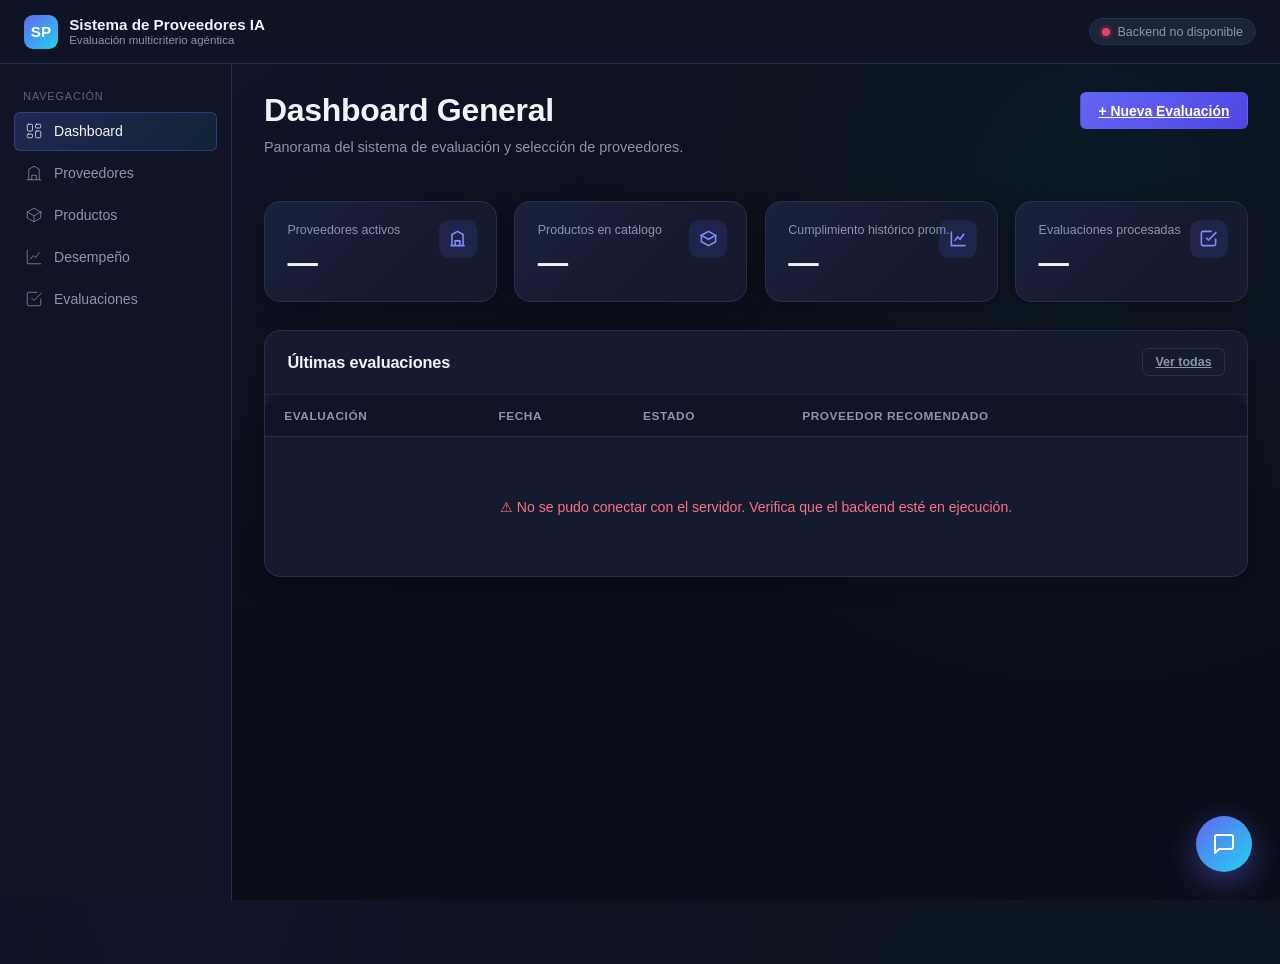
==== frontend/pages/dashboard.html @ d50bf962 "MVP inicial: backend FastAPI + agentes, frontend, preparacion IA (F1-F13" ====
<!DOCTYPE html>
<html lang="es">

<head>
    <meta charset="UTF-8">
    <meta name="viewport" content="width=device-width, initial-scale=1.0">
    <title>Dashboard - Evaluación de Proveedores</title>
    <link rel="stylesheet" href="../css/styles.css">
    <link rel="stylesheet" href="../css/dashboard.css">
</head>

<body>
    <div id="navbar-container"></div>
    <div class="app-container">
        <div id="sidebar-container"></div>
        <main class="main-content">
            <div class="page-header">
                <div>
                    <h1>Dashboard General</h1>
                    <p class="subtitle">Panorama del sistema de evaluación y selección de proveedores.</p>
                </div>
                <div class="dashboard-actions">
                    <a href="evaluaciones.html" class="btn btn-primary">+ Nueva Evaluación</a>
                </div>
            </div>

            <div class="kpi-grid" id="kpi-grid">
                <div class="kpi-card">
                    <div class="kpi-icon">
                        <svg viewBox="0 0 24 24" fill="none" stroke="currentColor" stroke-width="2"><path d="M3 21h18"></path><path d="M5 21V7l7-4 7 4v14"></path><path d="M9 21v-6h6v6"></path></svg>
                    </div>
                    <div class="kpi-label">Proveedores activos</div>
                    <div class="kpi-value" id="kpi-proveedores">—</div>
                </div>
                <div class="kpi-card">
                    <div class="kpi-icon">
                        <svg viewBox="0 0 24 24" fill="none" stroke="currentColor" stroke-width="2"><path d="M21 8l-9-5-9 5 9 5 9-5z"></path><path d="M3 8v8l9 5 9-5V8"></path></svg>
                    </div>
                    <div class="kpi-label">Productos en catálogo</div>
                    <div class="kpi-value" id="kpi-productos">—</div>
                </div>
                <div class="kpi-card">
                    <div class="kpi-icon">
                        <svg viewBox="0 0 24 24" fill="none" stroke="currentColor" stroke-width="2"><path d="M3 3v18h18"></path><path d="M7 15l4-5 3 3 5-7"></path></svg>
                    </div>
                    <div class="kpi-label">Cumplimiento histórico prom.</div>
                    <div class="kpi-value" id="kpi-cumplimiento">—</div>
                </div>
                <div class="kpi-card">
                    <div class="kpi-icon">
                        <svg viewBox="0 0 24 24" fill="none" stroke="currentColor" stroke-width="2"><path d="M9 11l3 3L22 4"></path><path d="M21 12v7a2 2 0 0 1-2 2H5a2 2 0 0 1-2-2V5a2 2 0 0 1 2-2h11"></path></svg>
                    </div>
                    <div class="kpi-label">Evaluaciones procesadas</div>
                    <div class="kpi-value" id="kpi-evaluaciones">—</div>
                </div>
            </div>

            <div class="card">
                <div class="card-header">
                    <h2>Últimas evaluaciones</h2>
                    <a href="evaluaciones.html" class="btn btn-ghost btn-sm">Ver todas</a>
                </div>
                <div class="table-wrapper">
                    <table class="data-table">
                        <thead>
                            <tr>
                                <th>Evaluación</th>
                                <th>Fecha</th>
                                <th>Estado</th>
                                <th>Proveedor recomendado</th>
                                <th></th>
                            </tr>
                        </thead>
                        <tbody id="recent-evaluations-body">
                            <tr><td colspan="5"><div class="loading-state"><div class="spinner"></div><span>Cargando datos...</span></div></td></tr>
                        </tbody>
                    </table>
                </div>
            </div>
        </main>
    </div>

    <div id="modal-root"></div>
    <div id="chat-container"></div>

    <script src="../js/api.js"></script>
    <script src="../js/components/navbar.js"></script>
    <script src="../js/components/sidebar.js"></script>
    <script src="../js/components/modal.js"></script>
    <script src="../js/components/chat.js"></script>
    <script src="../js/dashboard.js"></script>
</body>

</html>
---- frontend/css/styles.css ----
/* ============================================================
   Sistema de Diseño Base — Sistema Inteligente de Proveedores
   Estética: premium oscura, HTML5/CSS3 vanilla, sin frameworks.
   ============================================================ */

:root {
    /* Paleta principal */
    --primary: #6366f1;
    --primary-dark: #4f46e5;
    --primary-light: #818cf8;
    --accent: #22d3ee;
    --success: #22c55e;
    --success-bg: rgba(34, 197, 94, 0.14);
    --warning: #f59e0b;
    --warning-bg: rgba(245, 158, 11, 0.14);
    --danger: #f43f5e;
    --danger-bg: rgba(244, 63, 94, 0.14);
    --info: #38bdf8;
    --info-bg: rgba(56, 189, 248, 0.14);

    /* Fondos */
    --bg-dark: #0a0e1a;
    --bg-panel: #0f1526;
    --bg-card: #141b2e;
    --bg-elevated: #1b2438;
    --bg-hover: #202a42;
    --border-color: #263049;
    --border-soft: #1d2740;

    /* Texto */
    --text-light: #f1f5f9;
    --text-muted: #8b96ab;
    --text-faint: #5b6685;

    /* Otros */
    --radius-sm: 6px;
    --radius-md: 10px;
    --radius-lg: 16px;
    --shadow-card: 0 4px 24px rgba(0, 0, 0, 0.35);
    --shadow-modal: 0 20px 60px rgba(0, 0, 0, 0.55);
    --sidebar-width: 232px;
    --navbar-height: 64px;
    --transition: 0.18s ease;
}

* {
    box-sizing: border-box;
}

html, body {
    height: 100%;
}

body {
    margin: 0;
    font-family: 'Segoe UI', Tahoma, Geneva, Verdana, sans-serif;
    background:
        radial-gradient(circle at 15% 0%, rgba(99, 102, 241, 0.08), transparent 45%),
        radial-gradient(circle at 85% 20%, rgba(34, 211, 238, 0.06), transparent 40%),
        var(--bg-dark);
    color: var(--text-light);
    -webkit-font-smoothing: antialiased;
}

a {
    color: inherit;
}

h1, h2, h3, h4 {
    margin: 0 0 0.5rem 0;
    font-weight: 600;
    letter-spacing: -0.01em;
}

p {
    color: var(--text-muted);
    line-height: 1.5;
}

/* ============================== Layout ============================== */

.app-container {
    display: flex;
    min-height: calc(100vh - var(--navbar-height));
    margin-top: var(--navbar-height);
}

.main-content {
    flex: 1;
    padding: 1.75rem 2rem 4rem;
    margin-left: var(--sidebar-width);
    min-width: 0;
}

.page-header {
    display: flex;
    align-items: flex-start;
    justify-content: space-between;
    gap: 1rem;
    flex-wrap: wrap;
    margin-bottom: 1.75rem;
}

.page-header .subtitle {
    margin-top: 0.15rem;
    font-size: 0.9rem;
}

@media (max-width: 900px) {
    :root {
        --sidebar-width: 0px;
    }
    .sidebar {
        transform: translateX(-100%);
    }
    .sidebar.open {
        transform: translateX(0);
    }
    .main-content {
        margin-left: 0;
        padding: 1.25rem 1rem 4rem;
    }
}

/* ============================== Navbar ============================== */

.navbar {
    position: fixed;
    top: 0;
    left: 0;
    right: 0;
    height: var(--navbar-height);
    display: flex;
    align-items: center;
    justify-content: space-between;
    padding: 0 1.5rem;
    background: rgba(15, 21, 38, 0.92);
    backdrop-filter: blur(10px);
    border-bottom: 1px solid var(--border-color);
    z-index: 200;
}

.navbar-brand {
    display: flex;
    align-items: center;
    gap: 0.7rem;
    text-decoration: none;
    color: var(--text-light);
}

.navbar-logo {
    width: 34px;
    height: 34px;
    border-radius: 9px;
    display: flex;
    align-items: center;
    justify-content: center;
    background: linear-gradient(135deg, var(--primary), var(--accent));
    font-weight: 700;
    font-size: 0.95rem;
    color: #fff;
    flex-shrink: 0;
}

.navbar-title {
    display: flex;
    flex-direction: column;
    line-height: 1.15;
}

.navbar-title strong {
    font-size: 0.95rem;
    font-weight: 600;
}

.navbar-title span {
    font-size: 0.72rem;
    color: var(--text-muted);
}

.navbar-right {
    display: flex;
    align-items: center;
    gap: 0.9rem;
}

.navbar-toggle {
    display: none;
    background: transparent;
    border: 1px solid var(--border-color);
    color: var(--text-light);
    border-radius: var(--radius-sm);
    width: 36px;
    height: 36px;
    align-items: center;
    justify-content: center;
    cursor: pointer;
}

@media (max-width: 900px) {
    .navbar-toggle {
        display: flex;
    }
}

.status-pill {
    display: flex;
    align-items: center;
    gap: 0.45rem;
    padding: 0.35rem 0.75rem;
    border-radius: 999px;
    background: var(--bg-elevated);
    border: 1px solid var(--border-color);
    font-size: 0.78rem;
    color: var(--text-muted);
}

.status-dot {
    width: 8px;
    height: 8px;
    border-radius: 50%;
    background: var(--text-faint);
    box-shadow: 0 0 0 3px transparent;
    transition: background var(--transition);
}

.status-pill.online .status-dot {
    background: var(--success);
    box-shadow: 0 0 0 3px var(--success-bg);
}

.status-pill.offline .status-dot {
    background: var(--danger);
    box-shadow: 0 0 0 3px var(--danger-bg);
}

.status-pill.checking .status-dot {
    background: var(--warning);
    box-shadow: 0 0 0 3px var(--warning-bg);
}

/* ============================== Sidebar ============================== */

.sidebar {
    position: fixed;
    top: var(--navbar-height);
    left: 0;
    bottom: 0;
    width: var(--sidebar-width);
    background: var(--bg-panel);
    border-right: 1px solid var(--border-color);
    padding: 1.25rem 0.85rem;
    overflow-y: auto;
    z-index: 150;
    transition: transform var(--transition);
}

.sidebar-section-label {
    font-size: 0.68rem;
    text-transform: uppercase;
    letter-spacing: 0.08em;
    color: var(--text-faint);
    padding: 0 0.6rem;
    margin: 0.4rem 0 0.6rem;
}

.sidebar-link {
    display: flex;
    align-items: center;
    gap: 0.7rem;
    padding: 0.65rem 0.7rem;
    border-radius: var(--radius-sm);
    color: var(--text-muted);
    text-decoration: none;
    font-size: 0.88rem;
    margin-bottom: 0.2rem;
    transition: background var(--transition), color var(--transition);
}

.sidebar-link svg {
    width: 18px;
    height: 18px;
    flex-shrink: 0;
    stroke: currentColor;
}

.sidebar-link:hover {
    background: var(--bg-hover);
    color: var(--text-light);
}

.sidebar-link.active {
    background: linear-gradient(135deg, rgba(99, 102, 241, 0.22), rgba(34, 211, 238, 0.08));
    color: var(--text-light);
    box-shadow: inset 0 0 0 1px rgba(99, 102, 241, 0.35);
}

/* ============================== Cards ============================== */

.card {
    background: var(--bg-card);
    border: 1px solid var(--border-color);
    border-radius: var(--radius-lg);
    box-shadow: var(--shadow-card);
}

.card-header {
    display: flex;
    align-items: center;
    justify-content: space-between;
    padding: 1.1rem 1.4rem;
    border-bottom: 1px solid var(--border-soft);
    gap: 1rem;
    flex-wrap: wrap;
}

.card-header h2, .card-header h3 {
    margin: 0;
    font-size: 1.02rem;
}

.card-body {
    padding: 1.4rem;
}

.card-link {
    background-color: var(--bg-card);
    padding: 1.5rem;
    border-radius: var(--radius-md);
    color: var(--text-light);
    text-decoration: none;
    border: 1px solid var(--border-color);
    transition: transform var(--transition), border-color var(--transition);
    display: block;
}

.card-link:hover {
    transform: translateY(-2px);
    border-color: var(--primary);
}

.quick-links {
    display: grid;
    grid-template-columns: repeat(auto-fit, minmax(200px, 1fr));
    gap: 1rem;
    margin-top: 2rem;
}

/* ============================== Buttons ============================== */

.btn {
    display: inline-flex;
    align-items: center;
    justify-content: center;
    gap: 0.45rem;
    padding: 0.6rem 1.1rem;
    border-radius: var(--radius-sm);
    border: 1px solid transparent;
    font-size: 0.87rem;
    font-weight: 600;
    cursor: pointer;
    transition: filter var(--transition), transform var(--transition), background var(--transition);
    white-space: nowrap;
}

.btn:active {
    transform: scale(0.98);
}

.btn-primary {
    background: linear-gradient(135deg, var(--primary), var(--primary-dark));
    color: #fff;
}

.btn-primary:hover {
    filter: brightness(1.1);
}

.btn-secondary {
    background: var(--bg-elevated);
    color: var(--text-light);
    border-color: var(--border-color);
}

.btn-secondary:hover {
    background: var(--bg-hover);
}

.btn-danger {
    background: rgba(244, 63, 94, 0.12);
    color: #fb7185;
    border-color: rgba(244, 63, 94, 0.3);
}

.btn-danger:hover {
    background: rgba(244, 63, 94, 0.2);
}

.btn-ghost {
    background: transparent;
    color: var(--text-muted);
    border-color: var(--border-color);
}

.btn-ghost:hover {
    color: var(--text-light);
    border-color: var(--primary);
}

.btn-sm {
    padding: 0.38rem 0.75rem;
    font-size: 0.78rem;
}

.btn:disabled {
    opacity: 0.5;
    cursor: not-allowed;
    filter: none;
    transform: none;
}

.btn-icon {
    width: 32px;
    height: 32px;
    padding: 0;
    border-radius: var(--radius-sm);
}

.actions-cell {
    display: flex;
    gap: 0.4rem;
    flex-wrap: wrap;
}

/* ============================== Tables ============================== */

.table-wrapper {
    overflow-x: auto;
    border-radius: var(--radius-lg);
}

table.data-table {
    width: 100%;
    border-collapse: collapse;
    font-size: 0.88rem;
    min-width: 640px;
}

table.data-table thead th {
    text-align: left;
    padding: 0.85rem 1.2rem;
    color: var(--text-muted);
    font-weight: 600;
    font-size: 0.74rem;
    text-transform: uppercase;
    letter-spacing: 0.05em;
    background: var(--bg-panel);
    border-bottom: 1px solid var(--border-color);
    white-space: nowrap;
}

table.data-table tbody td {
    padding: 0.85rem 1.2rem;
    border-bottom: 1px solid var(--border-soft);
    color: var(--text-light);
    vertical-align: middle;
}

table.data-table tbody tr:last-child td {
    border-bottom: none;
}

table.data-table tbody tr {
    transition: background var(--transition);
}

table.data-table tbody tr:hover {
    background: var(--bg-hover);
}

.cell-muted {
    color: var(--text-muted);
}

/* ============================== Badges ============================== */

.badge {
    display: inline-flex;
    align-items: center;
    gap: 0.35rem;
    padding: 0.28rem 0.65rem;
    border-radius: 999px;
    font-size: 0.74rem;
    font-weight: 600;
    white-space: nowrap;
}

.badge::before {
    content: '';
    width: 6px;
    height: 6px;
    border-radius: 50%;
    background: currentColor;
}

.badge-success {
    background: var(--success-bg);
    color: var(--success);
}

.badge-danger {
    background: var(--danger-bg);
    color: #fb7185;
}

.badge-warning {
    background: var(--warning-bg);
    color: var(--warning);
}

.badge-info {
    background: var(--info-bg);
    color: var(--info);
}

.badge-neutral {
    background: var(--bg-elevated);
    color: var(--text-muted);
}

/* ============================== KPI ============================== */

.kpi-grid {
    display: grid;
    grid-template-columns: repeat(auto-fit, minmax(210px, 1fr));
    gap: 1.1rem;
    margin-bottom: 1.75rem;
}

.kpi-card {
    background: var(--bg-card);
    border: 1px solid var(--border-color);
    border-radius: var(--radius-lg);
    padding: 1.3rem 1.4rem;
    box-shadow: var(--shadow-card);
    position: relative;
    overflow: hidden;
}

.kpi-card::after {
    content: '';
    position: absolute;
    inset: 0;
    background: linear-gradient(135deg, rgba(99, 102, 241, 0.08), transparent 60%);
    pointer-events: none;
}

.kpi-label {
    font-size: 0.78rem;
    color: var(--text-muted);
    margin-bottom: 0.5rem;
}

.kpi-value {
    font-size: 1.9rem;
    font-weight: 700;
    color: var(--text-light);
}

.kpi-icon {
    position: absolute;
    top: 1.1rem;
    right: 1.2rem;
    width: 38px;
    height: 38px;
    border-radius: var(--radius-md);
    display: flex;
    align-items: center;
    justify-content: center;
    background: rgba(99, 102, 241, 0.14);
    color: var(--primary-light);
}

.kpi-icon svg {
    width: 19px;
    height: 19px;
}

/* ============================== Empty / Loading states ============================== */

.empty-state, .loading-state, .error-state {
    display: flex;
    flex-direction: column;
    align-items: center;
    justify-content: center;
    text-align: center;
    padding: 3rem 1.5rem;
    color: var(--text-muted);
    gap: 0.5rem;
}

.error-state {
    color: #fb7185;
}

.spinner {
    width: 26px;
    height: 26px;
    border-radius: 50%;
    border: 3px solid var(--border-color);
    border-top-color: var(--primary);
    animation: spin 0.8s linear infinite;
}

@keyframes spin {
    to {
        transform: rotate(360deg);
    }
}

/* ============================== Tabs ============================== */

.tabs {
    display: flex;
    gap: 0.4rem;
    border-bottom: 1px solid var(--border-color);
    margin-bottom: 1.2rem;
    flex-wrap: wrap;
}

.tab-btn {
    background: transparent;
    border: none;
    color: var(--text-muted);
    padding: 0.65rem 1rem;
    font-size: 0.85rem;
    font-weight: 600;
    cursor: pointer;
    border-bottom: 2px solid transparent;
    transition: color var(--transition), border-color var(--transition);
}

.tab-btn:hover {
    color: var(--text-light);
}

.tab-btn.active {
    color: var(--primary-light);
    border-bottom-color: var(--primary);
}

.tab-panel {
    display: none;
    animation: fadeIn 0.2s ease;
}

.tab-panel.active {
    display: block;
}

@keyframes fadeIn {
    from { opacity: 0; transform: translateY(4px); }
    to { opacity: 1; transform: translateY(0); }
}

/* ============================== Toast ============================== */

#toast-root {
    position: fixed;
    bottom: 1.5rem;
    right: 1.5rem;
    display: flex;
    flex-direction: column;
    gap: 0.6rem;
    z-index: 999;
}

.toast {
    background: var(--bg-elevated);
    border: 1px solid var(--border-color);
    border-left: 3px solid var(--primary);
    color: var(--text-light);
    padding: 0.8rem 1.1rem;
    border-radius: var(--radius-sm);
    font-size: 0.85rem;
    box-shadow: var(--shadow-card);
    min-width: 240px;
    animation: slideIn 0.2s ease;
}

.toast.success {
    border-left-color: var(--success);
}

.toast.error {
    border-left-color: var(--danger);
}

@keyframes slideIn {
    from { opacity: 0; transform: translateX(20px); }
    to { opacity: 1; transform: translateX(0); }
}

/* ============================== Utility ============================== */

.flex {
    display: flex;
}

.gap-sm {
    gap: 0.5rem;
}

.text-muted {
    color: var(--text-muted);
}

.text-right {
    text-align: right;
}

.mt-1 { margin-top: 1rem; }
.mt-2 { margin-top: 2rem; }
.mb-1 { margin-bottom: 1rem; }

/* ============================== Chat IA (Asistente) ============================== */

.chat-fab {
    position: fixed;
    bottom: 1.75rem;
    right: 1.75rem;
    width: 56px;
    height: 56px;
    border-radius: 50%;
    background: linear-gradient(135deg, var(--primary), var(--accent));
    color: #fff;
    border: none;
    box-shadow: 0 10px 30px rgba(99, 102, 241, 0.45);
    cursor: pointer;
    display: flex;
    align-items: center;
    justify-content: center;
    z-index: 400;
    transition: transform var(--transition);
}

.chat-fab:hover {
    transform: translateY(-2px);
}

.chat-fab svg {
    width: 24px;
    height: 24px;
}

.chat-panel {
    position: fixed;
    bottom: 6rem;
    right: 1.75rem;
    width: 320px;
    max-width: calc(100vw - 2rem);
    background: var(--bg-card);
    border: 1px solid var(--border-color);
    border-radius: var(--radius-lg);
    box-shadow: var(--shadow-modal);
    z-index: 401;
    overflow: hidden;
    display: none;
    flex-direction: column;
}

.chat-panel.open {
    display: flex;
}

.chat-panel-header {
    display: flex;
    align-items: center;
    justify-content: space-between;
    padding: 0.9rem 1.1rem;
    background: linear-gradient(135deg, rgba(99, 102, 241, 0.2), rgba(34, 211, 238, 0.08));
    border-bottom: 1px solid var(--border-soft);
}

.chat-panel-header strong {
    font-size: 0.9rem;
}

.chat-panel-body {
    padding: 1.25rem 1.1rem;
    display: flex;
    flex-direction: column;
    align-items: center;
    text-align: center;
    gap: 0.6rem;
    color: var(--text-muted);
}

.chat-panel-body svg {
    width: 30px;
    height: 30px;
    color: var(--primary-light);
}

.chat-panel-footer {
    padding: 0.85rem 1.1rem;
    border-top: 1px solid var(--border-soft);
}

.chat-panel-footer input {
    width: 100%;
    background: var(--bg-panel);
    border: 1px solid var(--border-color);
    color: var(--text-faint);
    border-radius: var(--radius-sm);
    padding: 0.55rem 0.7rem;
    font-size: 0.83rem;
    cursor: not-allowed;
}
---- frontend/css/dashboard.css ----
/* Dashboard styles */

.dashboard-actions {
    display: flex;
    gap: 0.6rem;
    flex-wrap: wrap;
}

.recommended-cell {
    display: flex;
    align-items: center;
    gap: 0.4rem;
    font-weight: 600;
}

.recommended-cell svg {
    width: 14px;
    height: 14px;
    color: var(--success);
}
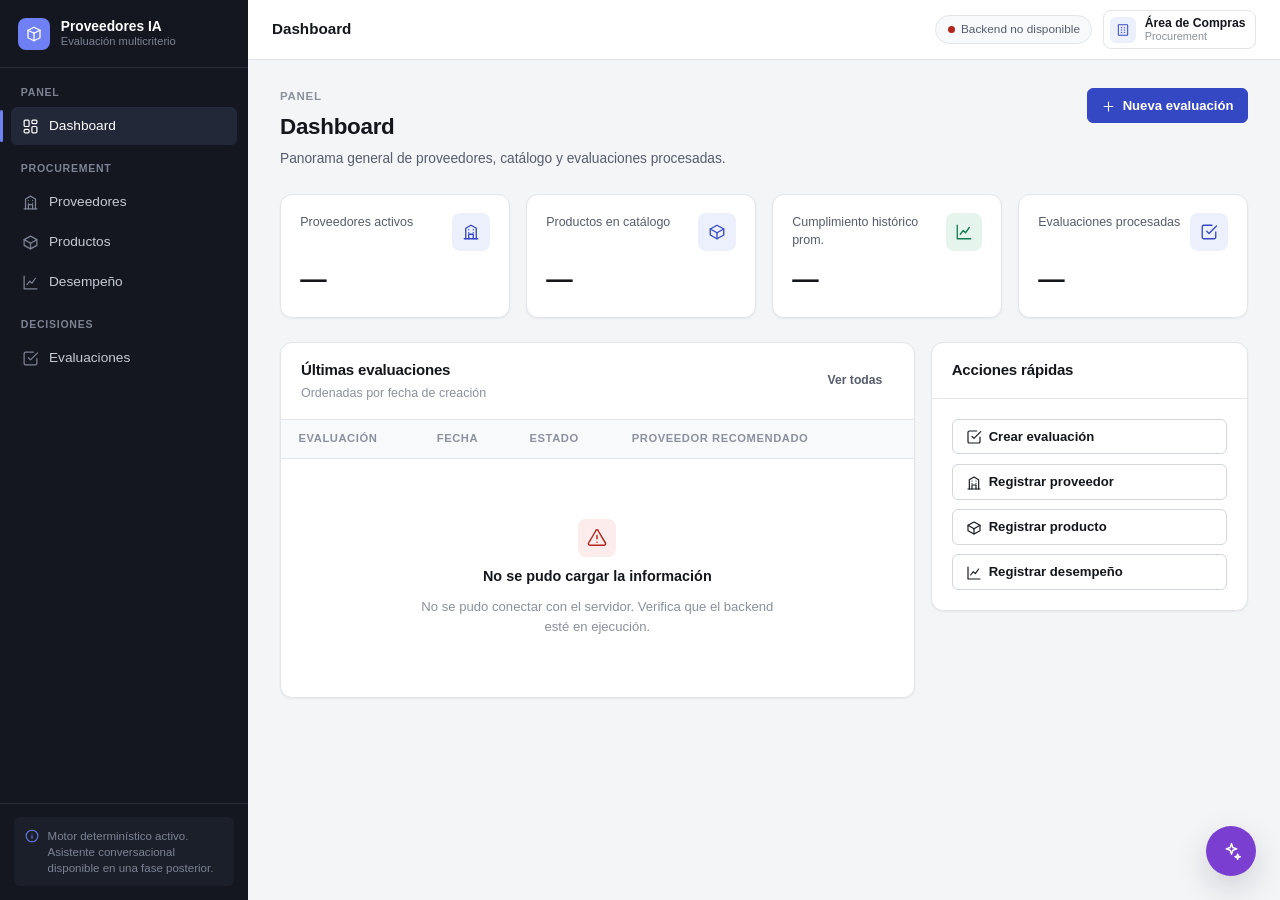
==== commit 96fc1ecc: "feat: Procurement empresariald" ====
--- a/frontend/pages/dashboard.html
+++ b/frontend/pages/dashboard.html
@@ -10,80 +10,115 @@
 </head>
 
 <body>
-    <div id="navbar-container"></div>
-    <div class="app-container">
+    <div class="app-shell">
         <div id="sidebar-container"></div>
-        <main class="main-content">
-            <div class="page-header">
-                <div>
-                    <h1>Dashboard General</h1>
-                    <p class="subtitle">Panorama del sistema de evaluación y selección de proveedores.</p>
+        <div class="app-main">
+            <div id="navbar-container"></div>
+            <main class="content-area">
+                <div class="page-header">
+                    <div>
+                        <div class="eyebrow">Panel</div>
+                        <h1>Dashboard</h1>
+                        <p class="subtitle">Panorama general de proveedores, catálogo y evaluaciones procesadas.</p>
+                    </div>
+                    <div class="page-header-actions">
+                        <a href="evaluaciones.html" class="btn btn-primary"><span data-icon="plus" data-icon-size="15"></span>Nueva evaluación</a>
+                    </div>
                 </div>
-                <div class="dashboard-actions">
-                    <a href="evaluaciones.html" class="btn btn-primary">+ Nueva Evaluación</a>
+
+                <div class="kpi-grid" id="kpi-grid">
+                    <div class="stat-card">
+                        <div class="stat-card-top">
+                            <span class="stat-card-label">Proveedores activos</span>
+                            <span class="icon-tile" data-icon="providers"></span>
+                        </div>
+                        <div class="stat-card-value" id="kpi-proveedores">—</div>
+                    </div>
+                    <div class="stat-card">
+                        <div class="stat-card-top">
+                            <span class="stat-card-label">Productos en catálogo</span>
+                            <span class="icon-tile" data-icon="products"></span>
+                        </div>
+                        <div class="stat-card-value" id="kpi-productos">—</div>
+                    </div>
+                    <div class="stat-card">
+                        <div class="stat-card-top">
+                            <span class="stat-card-label">Cumplimiento histórico prom.</span>
+                            <span class="icon-tile success" data-icon="performance"></span>
+                        </div>
+                        <div class="stat-card-value" id="kpi-cumplimiento">—</div>
+                    </div>
+                    <div class="stat-card">
+                        <div class="stat-card-top">
+                            <span class="stat-card-label">Evaluaciones procesadas</span>
+                            <span class="icon-tile" data-icon="evaluations"></span>
+                        </div>
+                        <div class="stat-card-value" id="kpi-evaluaciones">—</div>
+                    </div>
                 </div>
-            </div>
 
-            <div class="kpi-grid" id="kpi-grid">
-                <div class="kpi-card">
-                    <div class="kpi-icon">
-                        <svg viewBox="0 0 24 24" fill="none" stroke="currentColor" stroke-width="2"><path d="M3 21h18"></path><path d="M5 21V7l7-4 7 4v14"></path><path d="M9 21v-6h6v6"></path></svg>
+                <div class="dashboard-grid">
+                    <div class="card">
+                        <div class="card-header">
+                            <div>
+                                <h2>Últimas evaluaciones</h2>
+                                <div class="card-subtitle">Ordenadas por fecha de creación</div>
+                            </div>
+                            <a href="evaluaciones.html" class="btn btn-ghost btn-sm">Ver todas</a>
+                        </div>
+                        <div class="table-wrapper">
+                            <table class="data-table">
+                                <thead>
+                                    <tr>
+                                        <th>Evaluación</th>
+                                        <th>Fecha</th>
+                                        <th>Estado</th>
+                                        <th>Proveedor recomendado</th>
+                                        <th></th>
+                                    </tr>
+                                </thead>
+                                <tbody id="recent-evaluations-body">
+                                    <tr class="skeleton-row"><td colspan="5"><div class="skeleton skeleton-line w-60"></div></td></tr>
+                                </tbody>
+                            </table>
+                        </div>
                     </div>
-                    <div class="kpi-label">Proveedores activos</div>
-                    <div class="kpi-value" id="kpi-proveedores">—</div>
+
+                    <div class="flex" style="flex-direction:column; gap:1rem;">
+                        <div class="card">
+                            <div class="card-header"><h2>Acciones rápidas</h2></div>
+                            <div class="card-body flex" style="flex-direction:column; gap:0.6rem;">
+                                <a href="evaluaciones.html" class="btn btn-secondary w-full" style="justify-content:flex-start;">
+                                    <span data-icon="evaluations" data-icon-size="16"></span> Crear evaluación
+                                </a>
+                                <a href="proveedores.html" class="btn btn-secondary w-full" style="justify-content:flex-start;">
+                                    <span data-icon="providers" data-icon-size="16"></span> Registrar proveedor
+                                </a>
+                                <a href="productos.html" class="btn btn-secondary w-full" style="justify-content:flex-start;">
+                                    <span data-icon="products" data-icon-size="16"></span> Registrar producto
+                                </a>
+                                <a href="desempeno.html" class="btn btn-secondary w-full" style="justify-content:flex-start;">
+                                    <span data-icon="performance" data-icon-size="16"></span> Registrar desempeño
+                                </a>
+                            </div>
+                        </div>
+
+                        <div class="card" id="pending-card" hidden>
+                            <div class="card-header"><h2>Requieren atención</h2></div>
+                            <div class="card-body" id="pending-card-body"></div>
+                        </div>
+                    </div>
                 </div>
-                <div class="kpi-card">
-                    <div class="kpi-icon">
-                        <svg viewBox="0 0 24 24" fill="none" stroke="currentColor" stroke-width="2"><path d="M21 8l-9-5-9 5 9 5 9-5z"></path><path d="M3 8v8l9 5 9-5V8"></path></svg>
-                    </div>
-                    <div class="kpi-label">Productos en catálogo</div>
-                    <div class="kpi-value" id="kpi-productos">—</div>
-                </div>
-                <div class="kpi-card">
-                    <div class="kpi-icon">
-                        <svg viewBox="0 0 24 24" fill="none" stroke="currentColor" stroke-width="2"><path d="M3 3v18h18"></path><path d="M7 15l4-5 3 3 5-7"></path></svg>
-                    </div>
-                    <div class="kpi-label">Cumplimiento histórico prom.</div>
-                    <div class="kpi-value" id="kpi-cumplimiento">—</div>
-                </div>
-                <div class="kpi-card">
-                    <div class="kpi-icon">
-                        <svg viewBox="0 0 24 24" fill="none" stroke="currentColor" stroke-width="2"><path d="M9 11l3 3L22 4"></path><path d="M21 12v7a2 2 0 0 1-2 2H5a2 2 0 0 1-2-2V5a2 2 0 0 1 2-2h11"></path></svg>
-                    </div>
-                    <div class="kpi-label">Evaluaciones procesadas</div>
-                    <div class="kpi-value" id="kpi-evaluaciones">—</div>
-                </div>
-            </div>
-
-            <div class="card">
-                <div class="card-header">
-                    <h2>Últimas evaluaciones</h2>
-                    <a href="evaluaciones.html" class="btn btn-ghost btn-sm">Ver todas</a>
-                </div>
-                <div class="table-wrapper">
-                    <table class="data-table">
-                        <thead>
-                            <tr>
-                                <th>Evaluación</th>
-                                <th>Fecha</th>
-                                <th>Estado</th>
-                                <th>Proveedor recomendado</th>
-                                <th></th>
-                            </tr>
-                        </thead>
-                        <tbody id="recent-evaluations-body">
-                            <tr><td colspan="5"><div class="loading-state"><div class="spinner"></div><span>Cargando datos...</span></div></td></tr>
-                        </tbody>
-                    </table>
-                </div>
-            </div>
-        </main>
+            </main>
+        </div>
     </div>
 
     <div id="modal-root"></div>
     <div id="chat-container"></div>
 
+    <script src="../js/components/icons.js"></script>
     <script src="../js/api.js"></script>
+    <script src="../js/components/ui.js"></script>
     <script src="../js/components/navbar.js"></script>
     <script src="../js/components/sidebar.js"></script>
     <script src="../js/components/modal.js"></script>
--- a/frontend/css/styles.css
+++ b/frontend/css/styles.css
@@ -1,46 +1,76 @@
 /* ============================================================
-   Sistema de Diseño Base — Sistema Inteligente de Proveedores
-   Estética: premium oscura, HTML5/CSS3 vanilla, sin frameworks.
+   Sistema de Diseño — Sistema Inteligente de Proveedores
+   Identidad: SaaS B2B / Procurement / Enterprise / Data-AI
+   HTML5 + CSS3 vanilla, sin frameworks, sin fuentes externas.
    ============================================================ */
 
 :root {
-    /* Paleta principal */
-    --primary: #6366f1;
-    --primary-dark: #4f46e5;
-    --primary-light: #818cf8;
-    --accent: #22d3ee;
-    --success: #22c55e;
-    --success-bg: rgba(34, 197, 94, 0.14);
-    --warning: #f59e0b;
-    --warning-bg: rgba(245, 158, 11, 0.14);
-    --danger: #f43f5e;
-    --danger-bg: rgba(244, 63, 94, 0.14);
-    --info: #38bdf8;
-    --info-bg: rgba(56, 189, 248, 0.14);
-
-    /* Fondos */
-    --bg-dark: #0a0e1a;
-    --bg-panel: #0f1526;
-    --bg-card: #141b2e;
-    --bg-elevated: #1b2438;
-    --bg-hover: #202a42;
-    --border-color: #263049;
-    --border-soft: #1d2740;
-
-    /* Texto */
-    --text-light: #f1f5f9;
-    --text-muted: #8b96ab;
-    --text-faint: #5b6685;
-
-    /* Otros */
+    /* ---------- Superficies ---------- */
+    --bg-app: #f4f5f7;
+    --surface: #ffffff;
+    --surface-alt: #f8f9fb;
+    --surface-sunken: #eef0f3;
+    --border: #e3e5ea;
+    --border-strong: #d3d6dd;
+
+    /* ---------- Texto ---------- */
+    --text-primary: #14161c;
+    --text-secondary: #565c6b;
+    --text-tertiary: #8b909d;
+    --text-on-dark: #eef0f5;
+    --text-on-dark-muted: #9aa1b3;
+
+    /* ---------- Marca ---------- */
+    --primary: #3548c4;
+    --primary-hover: #2c3da8;
+    --primary-soft: #eceffc;
+    --primary-soft-border: #c9d0f5;
+
+    /* ---------- Semánticos ---------- */
+    --success: #147a52;
+    --success-soft: #e5f5ee;
+    --success-border: #b7e3cc;
+    --warning: #92500a;
+    --warning-soft: #fdf1df;
+    --warning-border: #f3d9a4;
+    --danger: #b3261e;
+    --danger-soft: #fceceb;
+    --danger-border: #f2c4c0;
+    --info: #1c5fa8;
+    --info-soft: #e9f2fb;
+    --info-border: #bfdcf5;
+    --neutral-soft: #eef0f3;
+    --neutral-border: #dcdfe5;
+
+    /* ---------- Shell (sidebar oscuro) ---------- */
+    --shell-bg: #14171f;
+    --shell-bg-elevated: #1b1f2a;
+    --shell-border: #262b38;
+    --shell-text: #c7cbd6;
+    --shell-text-muted: #7d8394;
+    --shell-active-bg: #232838;
+    --shell-active-text: #ffffff;
+    --shell-accent: #6f80f5;
+
+    /* ---------- IA ---------- */
+    --ai-accent: #7a3fd1;
+    --ai-soft: #f3edfb;
+    --ai-border: #ddc9f2;
+
+    /* ---------- Geometría ---------- */
     --radius-sm: 6px;
-    --radius-md: 10px;
-    --radius-lg: 16px;
-    --shadow-card: 0 4px 24px rgba(0, 0, 0, 0.35);
-    --shadow-modal: 0 20px 60px rgba(0, 0, 0, 0.55);
-    --sidebar-width: 232px;
-    --navbar-height: 64px;
-    --transition: 0.18s ease;
+    --radius-md: 8px;
+    --radius-lg: 12px;
+    --shadow-xs: 0 1px 2px rgba(15, 18, 28, 0.06);
+    --shadow-sm: 0 1px 3px rgba(15, 18, 28, 0.08), 0 1px 2px rgba(15, 18, 28, 0.04);
+    --shadow-md: 0 4px 16px rgba(15, 18, 28, 0.10);
+    --shadow-lg: 0 12px 32px rgba(15, 18, 28, 0.16);
+
+    --sidebar-width: 248px;
+    --sidebar-width-collapsed: 72px;
+    --topbar-height: 60px;
+    --transition: 0.15s ease;
+    --font-sans: -apple-system, BlinkMacSystemFont, 'Segoe UI', Roboto, Helvetica, Arial, sans-serif;
 }
 
 * {
@@ -53,297 +83,404 @@
 
 body {
     margin: 0;
-    font-family: 'Segoe UI', Tahoma, Geneva, Verdana, sans-serif;
-    background:
-        radial-gradient(circle at 15% 0%, rgba(99, 102, 241, 0.08), transparent 45%),
-        radial-gradient(circle at 85% 20%, rgba(34, 211, 238, 0.06), transparent 40%),
-        var(--bg-dark);
-    color: var(--text-light);
+    font-family: var(--font-sans);
+    background: var(--bg-app);
+    color: var(--text-primary);
+    font-size: 14px;
+    line-height: 1.5;
     -webkit-font-smoothing: antialiased;
 }
 
 a {
-    color: inherit;
+    color: var(--primary);
+    text-decoration: none;
+}
+
+a:hover {
+    text-decoration: underline;
 }
 
 h1, h2, h3, h4 {
-    margin: 0 0 0.5rem 0;
-    font-weight: 600;
-    letter-spacing: -0.01em;
+    margin: 0 0 0.35rem 0;
+    font-weight: 600;
+    letter-spacing: -0.012em;
+    color: var(--text-primary);
 }
 
 p {
-    color: var(--text-muted);
-    line-height: 1.5;
-}
-
-/* ============================== Layout ============================== */
-
-.app-container {
-    display: flex;
-    min-height: calc(100vh - var(--navbar-height));
-    margin-top: var(--navbar-height);
-}
-
-.main-content {
+    color: var(--text-secondary);
+    margin: 0;
+}
+
+.icon {
+    flex-shrink: 0;
+    display: inline-block;
+    vertical-align: middle;
+}
+
+:focus-visible {
+    outline: 2px solid var(--primary);
+    outline-offset: 2px;
+    border-radius: 4px;
+}
+
+/* ============================== Shell: layout general ============================== */
+
+.app-shell {
+    min-height: 100vh;
+    display: flex;
+}
+
+.app-main {
     flex: 1;
-    padding: 1.75rem 2rem 4rem;
+    display: flex;
+    flex-direction: column;
+    min-width: 0;
     margin-left: var(--sidebar-width);
+}
+
+.content-area {
+    padding: 1.75rem 2rem 3rem;
+    max-width: 1400px;
+    width: 100%;
+    margin: 0 auto;
+}
+
+@media (max-width: 960px) {
+    .app-main {
+        margin-left: 0;
+    }
+    .content-area {
+        padding: 1.25rem 1rem 3rem;
+    }
+}
+
+/* ============================== Sidebar ============================== */
+
+.sidebar {
+    position: fixed;
+    top: 0;
+    left: 0;
+    bottom: 0;
+    width: var(--sidebar-width);
+    background: var(--shell-bg);
+    color: var(--shell-text);
+    display: flex;
+    flex-direction: column;
+    z-index: 200;
+    transition: transform var(--transition);
+}
+
+.sidebar-brand {
+    display: flex;
+    align-items: center;
+    gap: 0.65rem;
+    padding: 1.1rem 1.15rem;
+    border-bottom: 1px solid var(--shell-border);
+    flex-shrink: 0;
+}
+
+.sidebar-brand-mark {
+    width: 32px;
+    height: 32px;
+    border-radius: 8px;
+    background: var(--shell-accent);
+    color: #fff;
+    display: flex;
+    align-items: center;
+    justify-content: center;
+    flex-shrink: 0;
+}
+
+.sidebar-brand-text {
+    display: flex;
+    flex-direction: column;
+    line-height: 1.2;
     min-width: 0;
 }
 
-.page-header {
-    display: flex;
+.sidebar-brand-text strong {
+    font-size: 0.86rem;
+    color: #fff;
+    font-weight: 600;
+    white-space: nowrap;
+    overflow: hidden;
+    text-overflow: ellipsis;
+}
+
+.sidebar-brand-text span {
+    font-size: 0.7rem;
+    color: var(--shell-text-muted);
+    white-space: nowrap;
+}
+
+.sidebar-nav {
+    flex: 1;
+    overflow-y: auto;
+    padding: 0.85rem 0.7rem;
+}
+
+.sidebar-group-label {
+    font-size: 0.66rem;
+    font-weight: 600;
+    text-transform: uppercase;
+    letter-spacing: 0.07em;
+    color: var(--shell-text-muted);
+    padding: 0.9rem 0.6rem 0.4rem;
+}
+
+.sidebar-group-label:first-child {
+    padding-top: 0.2rem;
+}
+
+.sidebar-link {
+    display: flex;
+    align-items: center;
+    gap: 0.65rem;
+    padding: 0.55rem 0.65rem;
+    border-radius: var(--radius-sm);
+    color: var(--shell-text);
+    font-size: 0.855rem;
+    font-weight: 500;
+    margin-bottom: 0.1rem;
+    transition: background var(--transition), color var(--transition);
+}
+
+.sidebar-link:hover {
+    background: var(--shell-bg-elevated);
+    color: #fff;
+    text-decoration: none;
+}
+
+.sidebar-link.active {
+    background: var(--shell-active-bg);
+    color: var(--shell-active-text);
+    position: relative;
+}
+
+.sidebar-link.active::before {
+    content: '';
+    position: absolute;
+    left: -0.7rem;
+    top: 0.2rem;
+    bottom: 0.2rem;
+    width: 3px;
+    border-radius: 2px;
+    background: var(--shell-accent);
+}
+
+.sidebar-link .icon {
+    color: var(--shell-text-muted);
+}
+
+.sidebar-link:hover .icon,
+.sidebar-link.active .icon {
+    color: currentColor;
+}
+
+.sidebar-footer {
+    padding: 0.85rem;
+    border-top: 1px solid var(--shell-border);
+    flex-shrink: 0;
+}
+
+.sidebar-footer-note {
+    display: flex;
+    gap: 0.55rem;
     align-items: flex-start;
-    justify-content: space-between;
-    gap: 1rem;
-    flex-wrap: wrap;
-    margin-bottom: 1.75rem;
-}
-
-.page-header .subtitle {
-    margin-top: 0.15rem;
-    font-size: 0.9rem;
-}
-
-@media (max-width: 900px) {
-    :root {
-        --sidebar-width: 0px;
-    }
+    padding: 0.65rem 0.7rem;
+    border-radius: var(--radius-sm);
+    background: var(--shell-bg-elevated);
+    font-size: 0.72rem;
+    color: var(--shell-text-muted);
+    line-height: 1.4;
+}
+
+.sidebar-footer-note .icon {
+    flex-shrink: 0;
+    margin-top: 0.1rem;
+    color: var(--shell-accent);
+}
+
+.sidebar-backdrop {
+    display: none;
+}
+
+@media (max-width: 960px) {
     .sidebar {
         transform: translateX(-100%);
     }
     .sidebar.open {
         transform: translateX(0);
+        box-shadow: var(--shadow-lg);
     }
-    .main-content {
-        margin-left: 0;
-        padding: 1.25rem 1rem 4rem;
+    .sidebar-backdrop.open {
+        display: block;
+        position: fixed;
+        inset: 0;
+        background: rgba(10, 12, 18, 0.45);
+        z-index: 190;
     }
 }
 
-/* ============================== Navbar ============================== */
-
-.navbar {
-    position: fixed;
-    top: 0;
-    left: 0;
-    right: 0;
-    height: var(--navbar-height);
+/* ============================== Topbar ============================== */
+
+.topbar {
+    height: var(--topbar-height);
+    background: var(--surface);
+    border-bottom: 1px solid var(--border);
     display: flex;
     align-items: center;
     justify-content: space-between;
     padding: 0 1.5rem;
-    background: rgba(15, 21, 38, 0.92);
-    backdrop-filter: blur(10px);
-    border-bottom: 1px solid var(--border-color);
-    z-index: 200;
-}
-
-.navbar-brand {
-    display: flex;
-    align-items: center;
-    gap: 0.7rem;
-    text-decoration: none;
-    color: var(--text-light);
-}
-
-.navbar-logo {
+    position: sticky;
+    top: 0;
+    z-index: 100;
+    gap: 1rem;
+}
+
+.topbar-left {
+    display: flex;
+    align-items: center;
+    gap: 0.9rem;
+    min-width: 0;
+}
+
+.topbar-menu-btn {
+    display: none;
+    background: transparent;
+    border: 1px solid var(--border);
+    color: var(--text-secondary);
+    border-radius: var(--radius-sm);
     width: 34px;
     height: 34px;
-    border-radius: 9px;
-    display: flex;
-    align-items: center;
-    justify-content: center;
-    background: linear-gradient(135deg, var(--primary), var(--accent));
-    font-weight: 700;
-    font-size: 0.95rem;
-    color: #fff;
-    flex-shrink: 0;
-}
-
-.navbar-title {
-    display: flex;
-    flex-direction: column;
-    line-height: 1.15;
-}
-
-.navbar-title strong {
-    font-size: 0.95rem;
-    font-weight: 600;
-}
-
-.navbar-title span {
-    font-size: 0.72rem;
-    color: var(--text-muted);
-}
-
-.navbar-right {
-    display: flex;
-    align-items: center;
-    gap: 0.9rem;
-}
-
-.navbar-toggle {
-    display: none;
-    background: transparent;
-    border: 1px solid var(--border-color);
-    color: var(--text-light);
-    border-radius: var(--radius-sm);
-    width: 36px;
-    height: 36px;
     align-items: center;
     justify-content: center;
     cursor: pointer;
-}
-
-@media (max-width: 900px) {
-    .navbar-toggle {
+    flex-shrink: 0;
+}
+
+@media (max-width: 960px) {
+    .topbar-menu-btn {
         display: flex;
     }
 }
 
+.topbar-title {
+    font-size: 0.95rem;
+    font-weight: 600;
+    color: var(--text-primary);
+    white-space: nowrap;
+    overflow: hidden;
+    text-overflow: ellipsis;
+}
+
+.topbar-right {
+    display: flex;
+    align-items: center;
+    gap: 0.7rem;
+    flex-shrink: 0;
+}
+
 .status-pill {
     display: flex;
     align-items: center;
-    gap: 0.45rem;
-    padding: 0.35rem 0.75rem;
+    gap: 0.4rem;
+    padding: 0.32rem 0.7rem;
     border-radius: 999px;
-    background: var(--bg-elevated);
-    border: 1px solid var(--border-color);
-    font-size: 0.78rem;
-    color: var(--text-muted);
+    background: var(--surface-alt);
+    border: 1px solid var(--border);
+    font-size: 0.74rem;
+    color: var(--text-secondary);
+    font-weight: 500;
 }
 
 .status-dot {
-    width: 8px;
-    height: 8px;
+    width: 7px;
+    height: 7px;
     border-radius: 50%;
-    background: var(--text-faint);
-    box-shadow: 0 0 0 3px transparent;
-    transition: background var(--transition);
-}
-
-.status-pill.online .status-dot {
-    background: var(--success);
-    box-shadow: 0 0 0 3px var(--success-bg);
-}
-
-.status-pill.offline .status-dot {
-    background: var(--danger);
-    box-shadow: 0 0 0 3px var(--danger-bg);
-}
-
-.status-pill.checking .status-dot {
-    background: var(--warning);
-    box-shadow: 0 0 0 3px var(--warning-bg);
-}
-
-/* ============================== Sidebar ============================== */
-
-.sidebar {
-    position: fixed;
-    top: var(--navbar-height);
-    left: 0;
-    bottom: 0;
-    width: var(--sidebar-width);
-    background: var(--bg-panel);
-    border-right: 1px solid var(--border-color);
-    padding: 1.25rem 0.85rem;
-    overflow-y: auto;
-    z-index: 150;
-    transition: transform var(--transition);
-}
-
-.sidebar-section-label {
+    background: var(--text-tertiary);
+}
+
+.status-pill.online .status-dot { background: var(--success); }
+.status-pill.offline .status-dot { background: var(--danger); }
+.status-pill.checking .status-dot { background: var(--warning); }
+
+.org-chip {
+    display: flex;
+    align-items: center;
+    gap: 0.55rem;
+    padding: 0.3rem 0.6rem 0.3rem 0.35rem;
+    border-radius: var(--radius-md);
+    border: 1px solid var(--border);
+    background: var(--surface);
+}
+
+.org-chip-avatar {
+    width: 26px;
+    height: 26px;
+    border-radius: 6px;
+    background: var(--primary-soft);
+    color: var(--primary);
+    display: flex;
+    align-items: center;
+    justify-content: center;
+    font-size: 0.7rem;
+    font-weight: 700;
+    flex-shrink: 0;
+}
+
+.org-chip-text {
+    display: flex;
+    flex-direction: column;
+    line-height: 1.2;
+}
+
+.org-chip-text strong {
+    font-size: 0.76rem;
+    color: var(--text-primary);
+}
+
+.org-chip-text span {
     font-size: 0.68rem;
-    text-transform: uppercase;
-    letter-spacing: 0.08em;
-    color: var(--text-faint);
-    padding: 0 0.6rem;
-    margin: 0.4rem 0 0.6rem;
-}
-
-.sidebar-link {
-    display: flex;
-    align-items: center;
-    gap: 0.7rem;
-    padding: 0.65rem 0.7rem;
-    border-radius: var(--radius-sm);
-    color: var(--text-muted);
-    text-decoration: none;
-    font-size: 0.88rem;
-    margin-bottom: 0.2rem;
-    transition: background var(--transition), color var(--transition);
-}
-
-.sidebar-link svg {
-    width: 18px;
-    height: 18px;
-    flex-shrink: 0;
-    stroke: currentColor;
-}
-
-.sidebar-link:hover {
-    background: var(--bg-hover);
-    color: var(--text-light);
-}
-
-.sidebar-link.active {
-    background: linear-gradient(135deg, rgba(99, 102, 241, 0.22), rgba(34, 211, 238, 0.08));
-    color: var(--text-light);
-    box-shadow: inset 0 0 0 1px rgba(99, 102, 241, 0.35);
-}
-
-/* ============================== Cards ============================== */
-
-.card {
-    background: var(--bg-card);
-    border: 1px solid var(--border-color);
-    border-radius: var(--radius-lg);
-    box-shadow: var(--shadow-card);
-}
-
-.card-header {
-    display: flex;
-    align-items: center;
+    color: var(--text-tertiary);
+}
+
+/* ============================== PageHeader ============================== */
+
+.page-header {
+    display: flex;
+    align-items: flex-start;
     justify-content: space-between;
-    padding: 1.1rem 1.4rem;
-    border-bottom: 1px solid var(--border-soft);
     gap: 1rem;
     flex-wrap: wrap;
-}
-
-.card-header h2, .card-header h3 {
-    margin: 0;
-    font-size: 1.02rem;
-}
-
-.card-body {
-    padding: 1.4rem;
-}
-
-.card-link {
-    background-color: var(--bg-card);
-    padding: 1.5rem;
-    border-radius: var(--radius-md);
-    color: var(--text-light);
-    text-decoration: none;
-    border: 1px solid var(--border-color);
-    transition: transform var(--transition), border-color var(--transition);
-    display: block;
-}
-
-.card-link:hover {
-    transform: translateY(-2px);
-    border-color: var(--primary);
-}
-
-.quick-links {
-    display: grid;
-    grid-template-columns: repeat(auto-fit, minmax(200px, 1fr));
-    gap: 1rem;
-    margin-top: 2rem;
+    margin-bottom: 1.5rem;
+}
+
+.page-header .eyebrow {
+    font-size: 0.72rem;
+    font-weight: 600;
+    text-transform: uppercase;
+    letter-spacing: 0.06em;
+    color: var(--text-tertiary);
+    margin-bottom: 0.3rem;
+}
+
+.page-header h1 {
+    font-size: 1.4rem;
+}
+
+.page-header .subtitle {
+    margin-top: 0.2rem;
+    font-size: 0.86rem;
+    color: var(--text-secondary);
+    max-width: 640px;
+}
+
+.page-header-actions {
+    display: flex;
+    gap: 0.6rem;
+    flex-wrap: wrap;
 }
 
 /* ============================== Buttons ============================== */
@@ -352,117 +489,262 @@
     display: inline-flex;
     align-items: center;
     justify-content: center;
-    gap: 0.45rem;
-    padding: 0.6rem 1.1rem;
+    gap: 0.4rem;
+    padding: 0.5rem 0.85rem;
     border-radius: var(--radius-sm);
     border: 1px solid transparent;
-    font-size: 0.87rem;
-    font-weight: 600;
+    font-size: 0.82rem;
+    font-weight: 550;
+    font-family: inherit;
     cursor: pointer;
-    transition: filter var(--transition), transform var(--transition), background var(--transition);
+    transition: background var(--transition), border-color var(--transition), color var(--transition);
     white-space: nowrap;
+    line-height: 1.3;
 }
 
 .btn:active {
-    transform: scale(0.98);
+    transform: translateY(0.5px);
 }
 
 .btn-primary {
-    background: linear-gradient(135deg, var(--primary), var(--primary-dark));
+    background: var(--primary);
     color: #fff;
+    border-color: var(--primary);
 }
 
 .btn-primary:hover {
-    filter: brightness(1.1);
+    background: var(--primary-hover);
+    border-color: var(--primary-hover);
+    text-decoration: none;
 }
 
 .btn-secondary {
-    background: var(--bg-elevated);
-    color: var(--text-light);
-    border-color: var(--border-color);
+    background: var(--surface);
+    color: var(--text-primary);
+    border-color: var(--border-strong);
 }
 
 .btn-secondary:hover {
-    background: var(--bg-hover);
+    background: var(--surface-alt);
+    text-decoration: none;
 }
 
 .btn-danger {
-    background: rgba(244, 63, 94, 0.12);
-    color: #fb7185;
-    border-color: rgba(244, 63, 94, 0.3);
+    background: var(--danger-soft);
+    color: var(--danger);
+    border-color: var(--danger-border);
 }
 
 .btn-danger:hover {
-    background: rgba(244, 63, 94, 0.2);
+    background: #f7dcda;
+    text-decoration: none;
 }
 
 .btn-ghost {
     background: transparent;
-    color: var(--text-muted);
-    border-color: var(--border-color);
+    color: var(--text-secondary);
+    border-color: transparent;
 }
 
 .btn-ghost:hover {
-    color: var(--text-light);
-    border-color: var(--primary);
+    background: var(--surface-alt);
+    color: var(--text-primary);
+    text-decoration: none;
 }
 
 .btn-sm {
-    padding: 0.38rem 0.75rem;
-    font-size: 0.78rem;
+    padding: 0.36rem 0.65rem;
+    font-size: 0.76rem;
 }
 
 .btn:disabled {
-    opacity: 0.5;
+    opacity: 0.55;
     cursor: not-allowed;
-    filter: none;
-    transform: none;
 }
 
 .btn-icon {
     width: 32px;
     height: 32px;
     padding: 0;
-    border-radius: var(--radius-sm);
 }
 
 .actions-cell {
     display: flex;
-    gap: 0.4rem;
+    gap: 0.35rem;
     flex-wrap: wrap;
 }
+
+/* ============================== Cards / Panels ============================== */
+
+.card {
+    background: var(--surface);
+    border: 1px solid var(--border);
+    border-radius: var(--radius-lg);
+    box-shadow: var(--shadow-xs);
+}
+
+.card-header {
+    display: flex;
+    align-items: center;
+    justify-content: space-between;
+    padding: 1rem 1.25rem;
+    border-bottom: 1px solid var(--border);
+    gap: 1rem;
+    flex-wrap: wrap;
+}
+
+.card-header h2, .card-header h3 {
+    margin: 0;
+    font-size: 0.94rem;
+    font-weight: 600;
+}
+
+.card-header .card-subtitle {
+    font-size: 0.78rem;
+    color: var(--text-tertiary);
+    margin-top: 0.15rem;
+}
+
+.card-body {
+    padding: 1.25rem;
+}
+
+.card-link {
+    background: var(--surface);
+    padding: 1.15rem 1.25rem;
+    border-radius: var(--radius-lg);
+    color: var(--text-primary);
+    border: 1px solid var(--border);
+    transition: border-color var(--transition), box-shadow var(--transition);
+    display: flex;
+    align-items: center;
+    gap: 0.8rem;
+}
+
+.card-link:hover {
+    border-color: var(--primary-soft-border);
+    box-shadow: var(--shadow-sm);
+    text-decoration: none;
+}
+
+.card-link .icon-tile {
+    flex-shrink: 0;
+}
+
+.card-link-text strong {
+    display: block;
+    font-size: 0.88rem;
+}
+
+.card-link-text span {
+    font-size: 0.76rem;
+    color: var(--text-tertiary);
+}
+
+.quick-links {
+    display: grid;
+    grid-template-columns: repeat(auto-fit, minmax(220px, 1fr));
+    gap: 0.9rem;
+    margin-top: 1.5rem;
+}
+
+.icon-tile {
+    width: 38px;
+    height: 38px;
+    border-radius: var(--radius-md);
+    display: flex;
+    align-items: center;
+    justify-content: center;
+    background: var(--primary-soft);
+    color: var(--primary);
+}
+
+.icon-tile.neutral { background: var(--neutral-soft); color: var(--text-secondary); }
+.icon-tile.success { background: var(--success-soft); color: var(--success); }
+.icon-tile.warning { background: var(--warning-soft); color: var(--warning); }
+.icon-tile.ai { background: var(--ai-soft); color: var(--ai-accent); }
+
+/* ============================== StatCard (KPI) ============================== */
+
+.kpi-grid {
+    display: grid;
+    grid-template-columns: repeat(auto-fit, minmax(210px, 1fr));
+    gap: 1rem;
+    margin-bottom: 1.5rem;
+}
+
+.stat-card {
+    background: var(--surface);
+    border: 1px solid var(--border);
+    border-radius: var(--radius-lg);
+    padding: 1.1rem 1.2rem;
+    box-shadow: var(--shadow-xs);
+    display: flex;
+    flex-direction: column;
+    gap: 0.6rem;
+}
+
+.stat-card-top {
+    display: flex;
+    align-items: flex-start;
+    justify-content: space-between;
+}
+
+.stat-card-label {
+    font-size: 0.78rem;
+    color: var(--text-secondary);
+    font-weight: 500;
+}
+
+.stat-card-value {
+    font-size: 1.65rem;
+    font-weight: 650;
+    color: var(--text-primary);
+    letter-spacing: -0.015em;
+}
+
+.stat-card-trend {
+    font-size: 0.75rem;
+    display: inline-flex;
+    align-items: center;
+    gap: 0.25rem;
+    font-weight: 600;
+}
+
+.stat-card-trend.up { color: var(--success); }
+.stat-card-trend.down { color: var(--danger); }
+.stat-card-trend.neutral { color: var(--text-tertiary); }
 
 /* ============================== Tables ============================== */
 
 .table-wrapper {
     overflow-x: auto;
-    border-radius: var(--radius-lg);
 }
 
 table.data-table {
     width: 100%;
     border-collapse: collapse;
-    font-size: 0.88rem;
-    min-width: 640px;
+    font-size: 0.83rem;
+    min-width: 620px;
 }
 
 table.data-table thead th {
     text-align: left;
-    padding: 0.85rem 1.2rem;
-    color: var(--text-muted);
-    font-weight: 600;
-    font-size: 0.74rem;
+    padding: 0.65rem 1.1rem;
+    color: var(--text-tertiary);
+    font-weight: 600;
+    font-size: 0.7rem;
     text-transform: uppercase;
     letter-spacing: 0.05em;
-    background: var(--bg-panel);
-    border-bottom: 1px solid var(--border-color);
+    background: var(--surface-alt);
+    border-bottom: 1px solid var(--border);
     white-space: nowrap;
 }
 
 table.data-table tbody td {
-    padding: 0.85rem 1.2rem;
-    border-bottom: 1px solid var(--border-soft);
-    color: var(--text-light);
+    padding: 0.75rem 1.1rem;
+    border-bottom: 1px solid var(--border);
+    color: var(--text-primary);
     vertical-align: middle;
 }
 
@@ -475,24 +757,36 @@
 }
 
 table.data-table tbody tr:hover {
-    background: var(--bg-hover);
+    background: var(--surface-alt);
 }
 
 .cell-muted {
-    color: var(--text-muted);
-}
-
-/* ============================== Badges ============================== */
+    color: var(--text-tertiary);
+}
+
+.cell-primary strong {
+    display: block;
+    color: var(--text-primary);
+    font-weight: 600;
+}
+
+.cell-primary span {
+    font-size: 0.76rem;
+    color: var(--text-tertiary);
+}
+
+/* ============================== StatusBadge ============================== */
 
 .badge {
     display: inline-flex;
     align-items: center;
     gap: 0.35rem;
-    padding: 0.28rem 0.65rem;
+    padding: 0.22rem 0.6rem;
     border-radius: 999px;
-    font-size: 0.74rem;
+    font-size: 0.72rem;
     font-weight: 600;
     white-space: nowrap;
+    border: 1px solid transparent;
 }
 
 .badge::before {
@@ -501,157 +795,180 @@
     height: 6px;
     border-radius: 50%;
     background: currentColor;
-}
-
-.badge-success {
-    background: var(--success-bg);
-    color: var(--success);
-}
-
-.badge-danger {
-    background: var(--danger-bg);
-    color: #fb7185;
-}
-
-.badge-warning {
-    background: var(--warning-bg);
-    color: var(--warning);
-}
-
-.badge-info {
-    background: var(--info-bg);
-    color: var(--info);
-}
-
-.badge-neutral {
-    background: var(--bg-elevated);
-    color: var(--text-muted);
-}
-
-/* ============================== KPI ============================== */
-
-.kpi-grid {
-    display: grid;
-    grid-template-columns: repeat(auto-fit, minmax(210px, 1fr));
-    gap: 1.1rem;
-    margin-bottom: 1.75rem;
-}
-
-.kpi-card {
-    background: var(--bg-card);
-    border: 1px solid var(--border-color);
-    border-radius: var(--radius-lg);
-    padding: 1.3rem 1.4rem;
-    box-shadow: var(--shadow-card);
-    position: relative;
-    overflow: hidden;
-}
-
-.kpi-card::after {
-    content: '';
-    position: absolute;
-    inset: 0;
-    background: linear-gradient(135deg, rgba(99, 102, 241, 0.08), transparent 60%);
-    pointer-events: none;
-}
-
-.kpi-label {
-    font-size: 0.78rem;
-    color: var(--text-muted);
-    margin-bottom: 0.5rem;
-}
-
-.kpi-value {
-    font-size: 1.9rem;
-    font-weight: 700;
-    color: var(--text-light);
-}
-
-.kpi-icon {
-    position: absolute;
-    top: 1.1rem;
-    right: 1.2rem;
-    width: 38px;
-    height: 38px;
+    flex-shrink: 0;
+}
+
+.badge-success { background: var(--success-soft); color: var(--success); border-color: var(--success-border); }
+.badge-danger { background: var(--danger-soft); color: var(--danger); border-color: var(--danger-border); }
+.badge-warning { background: var(--warning-soft); color: var(--warning); border-color: var(--warning-border); }
+.badge-info { background: var(--info-soft); color: var(--info); border-color: var(--info-border); }
+.badge-neutral { background: var(--neutral-soft); color: var(--text-secondary); border-color: var(--neutral-border); }
+.badge-ai { background: var(--ai-soft); color: var(--ai-accent); border-color: var(--ai-border); }
+
+/* ============================== Alert ============================== */
+
+.alert {
+    display: flex;
+    gap: 0.7rem;
+    padding: 0.85rem 1rem;
     border-radius: var(--radius-md);
-    display: flex;
-    align-items: center;
-    justify-content: center;
-    background: rgba(99, 102, 241, 0.14);
-    color: var(--primary-light);
-}
-
-.kpi-icon svg {
-    width: 19px;
-    height: 19px;
-}
-
-/* ============================== Empty / Loading states ============================== */
-
-.empty-state, .loading-state, .error-state {
+    border: 1px solid;
+    font-size: 0.83rem;
+    line-height: 1.5;
+}
+
+.alert .icon {
+    flex-shrink: 0;
+    margin-top: 0.1rem;
+}
+
+.alert-title {
+    font-weight: 600;
+    margin-bottom: 0.1rem;
+    color: inherit;
+}
+
+.alert-info { background: var(--info-soft); border-color: var(--info-border); color: var(--info); }
+.alert-success { background: var(--success-soft); border-color: var(--success-border); color: var(--success); }
+.alert-warning { background: var(--warning-soft); border-color: var(--warning-border); color: var(--warning); }
+.alert-danger { background: var(--danger-soft); border-color: var(--danger-border); color: var(--danger); }
+.alert-ai { background: var(--ai-soft); border-color: var(--ai-border); color: var(--ai-accent); }
+
+.alert-body {
+    color: var(--text-secondary);
+}
+
+.alert strong, .alert .alert-title {
+    color: inherit;
+}
+
+/* ============================== Empty / Loading / Error states ============================== */
+
+.empty-state, .error-state {
     display: flex;
     flex-direction: column;
     align-items: center;
     justify-content: center;
     text-align: center;
     padding: 3rem 1.5rem;
-    color: var(--text-muted);
-    gap: 0.5rem;
+    color: var(--text-tertiary);
+    gap: 0.6rem;
+}
+
+.empty-state .icon-tile {
+    width: 46px;
+    height: 46px;
+    margin-bottom: 0.3rem;
+}
+
+.empty-state-title {
+    font-size: 0.9rem;
+    font-weight: 600;
+    color: var(--text-primary);
+}
+
+.empty-state-desc {
+    font-size: 0.82rem;
+    color: var(--text-tertiary);
+    max-width: 360px;
 }
 
 .error-state {
-    color: #fb7185;
+    color: var(--danger);
+}
+
+.error-state .icon-tile {
+    background: var(--danger-soft);
+    color: var(--danger);
+}
+
+.loading-state {
+    display: flex;
+    align-items: center;
+    justify-content: center;
+    gap: 0.6rem;
+    padding: 2.5rem 1.5rem;
+    color: var(--text-tertiary);
+    font-size: 0.83rem;
 }
 
 .spinner {
-    width: 26px;
-    height: 26px;
+    width: 18px;
+    height: 18px;
     border-radius: 50%;
-    border: 3px solid var(--border-color);
+    border: 2.5px solid var(--border-strong);
     border-top-color: var(--primary);
-    animation: spin 0.8s linear infinite;
+    animation: spin 0.7s linear infinite;
 }
 
 @keyframes spin {
-    to {
-        transform: rotate(360deg);
-    }
-}
+    to { transform: rotate(360deg); }
+}
+
+/* Skeleton */
+
+.skeleton {
+    background: linear-gradient(90deg, var(--surface-sunken) 25%, var(--border) 37%, var(--surface-sunken) 63%);
+    background-size: 400% 100%;
+    animation: skeleton-shimmer 1.4s ease infinite;
+    border-radius: var(--radius-sm);
+}
+
+@keyframes skeleton-shimmer {
+    0% { background-position: 100% 50%; }
+    100% { background-position: 0 50%; }
+}
+
+.skeleton-row td {
+    padding: 0.85rem 1.1rem;
+}
+
+.skeleton-line {
+    height: 12px;
+    width: 100%;
+}
+
+.skeleton-line.w-60 { width: 60%; }
+.skeleton-line.w-40 { width: 40%; }
 
 /* ============================== Tabs ============================== */
 
 .tabs {
     display: flex;
-    gap: 0.4rem;
-    border-bottom: 1px solid var(--border-color);
-    margin-bottom: 1.2rem;
+    gap: 0.3rem;
+    border-bottom: 1px solid var(--border);
+    margin-bottom: 1.1rem;
     flex-wrap: wrap;
 }
 
 .tab-btn {
     background: transparent;
     border: none;
-    color: var(--text-muted);
-    padding: 0.65rem 1rem;
-    font-size: 0.85rem;
-    font-weight: 600;
+    color: var(--text-secondary);
+    padding: 0.6rem 0.9rem;
+    font-size: 0.82rem;
+    font-weight: 550;
+    font-family: inherit;
     cursor: pointer;
     border-bottom: 2px solid transparent;
     transition: color var(--transition), border-color var(--transition);
+    display: flex;
+    align-items: center;
+    gap: 0.4rem;
 }
 
 .tab-btn:hover {
-    color: var(--text-light);
+    color: var(--text-primary);
 }
 
 .tab-btn.active {
-    color: var(--primary-light);
+    color: var(--primary);
     border-bottom-color: var(--primary);
 }
 
 .tab-panel {
     display: none;
-    animation: fadeIn 0.2s ease;
+    animation: fadeIn 0.15s ease;
 }
 
 .tab-panel.active {
@@ -659,8 +976,156 @@
 }
 
 @keyframes fadeIn {
-    from { opacity: 0; transform: translateY(4px); }
-    to { opacity: 1; transform: translateY(0); }
+    from { opacity: 0; }
+    to { opacity: 1; }
+}
+
+/* ============================== Search / Filter bar ============================== */
+
+.filter-bar {
+    display: flex;
+    align-items: center;
+    gap: 0.6rem;
+    flex-wrap: wrap;
+    padding: 0.9rem 1.25rem;
+    border-bottom: 1px solid var(--border);
+}
+
+.search-input {
+    position: relative;
+    flex: 1;
+    min-width: 200px;
+    max-width: 340px;
+}
+
+.search-input .icon {
+    position: absolute;
+    left: 0.7rem;
+    top: 50%;
+    transform: translateY(-50%);
+    color: var(--text-tertiary);
+    pointer-events: none;
+}
+
+.search-input input {
+    width: 100%;
+    padding: 0.5rem 0.75rem 0.5rem 2.1rem;
+    border-radius: var(--radius-sm);
+    border: 1px solid var(--border-strong);
+    background: var(--surface);
+    font-size: 0.83rem;
+    font-family: inherit;
+    color: var(--text-primary);
+}
+
+.search-input input:focus {
+    outline: none;
+    border-color: var(--primary);
+    box-shadow: 0 0 0 3px var(--primary-soft);
+}
+
+.filter-select {
+    padding: 0.5rem 0.7rem;
+    border-radius: var(--radius-sm);
+    border: 1px solid var(--border-strong);
+    background: var(--surface);
+    font-size: 0.82rem;
+    font-family: inherit;
+    color: var(--text-primary);
+}
+
+.filter-bar-spacer {
+    flex: 1;
+}
+
+.result-count {
+    font-size: 0.78rem;
+    color: var(--text-tertiary);
+    white-space: nowrap;
+}
+
+/* ============================== Pagination ============================== */
+
+.pagination {
+    display: flex;
+    align-items: center;
+    justify-content: space-between;
+    gap: 1rem;
+    padding: 0.85rem 1.25rem;
+    border-top: 1px solid var(--border);
+    flex-wrap: wrap;
+}
+
+.pagination-info {
+    font-size: 0.78rem;
+    color: var(--text-tertiary);
+}
+
+.pagination-controls {
+    display: flex;
+    gap: 0.35rem;
+    align-items: center;
+}
+
+.pagination-controls button {
+    width: 30px;
+    height: 30px;
+    border-radius: var(--radius-sm);
+    border: 1px solid var(--border-strong);
+    background: var(--surface);
+    color: var(--text-secondary);
+    cursor: pointer;
+    display: flex;
+    align-items: center;
+    justify-content: center;
+    font-size: 0.78rem;
+}
+
+.pagination-controls button:hover:not(:disabled) {
+    background: var(--surface-alt);
+}
+
+.pagination-controls button:disabled {
+    opacity: 0.4;
+    cursor: not-allowed;
+}
+
+.pagination-controls .current-page {
+    font-size: 0.8rem;
+    color: var(--text-primary);
+    font-weight: 600;
+    padding: 0 0.4rem;
+}
+
+/* ============================== Tooltip ============================== */
+
+[data-tooltip] {
+    position: relative;
+}
+
+[data-tooltip]::after {
+    content: attr(data-tooltip);
+    position: absolute;
+    bottom: calc(100% + 6px);
+    left: 50%;
+    transform: translateX(-50%) translateY(3px);
+    background: var(--shell-bg);
+    color: #fff;
+    font-size: 0.72rem;
+    font-weight: 500;
+    padding: 0.35rem 0.6rem;
+    border-radius: var(--radius-sm);
+    white-space: nowrap;
+    opacity: 0;
+    pointer-events: none;
+    transition: opacity var(--transition), transform var(--transition);
+    z-index: 300;
+}
+
+[data-tooltip]:hover::after,
+[data-tooltip]:focus-visible::after {
+    opacity: 1;
+    transform: translateX(-50%) translateY(0);
 }
 
 /* ============================== Toast ============================== */
@@ -676,93 +1141,64 @@
 }
 
 .toast {
-    background: var(--bg-elevated);
-    border: 1px solid var(--border-color);
+    background: var(--surface);
+    border: 1px solid var(--border);
     border-left: 3px solid var(--primary);
-    color: var(--text-light);
-    padding: 0.8rem 1.1rem;
+    color: var(--text-primary);
+    padding: 0.75rem 1rem;
     border-radius: var(--radius-sm);
-    font-size: 0.85rem;
-    box-shadow: var(--shadow-card);
+    font-size: 0.83rem;
+    box-shadow: var(--shadow-md);
     min-width: 240px;
-    animation: slideIn 0.2s ease;
-}
-
-.toast.success {
-    border-left-color: var(--success);
-}
-
-.toast.error {
-    border-left-color: var(--danger);
-}
+    animation: slideIn 0.18s ease;
+    display: flex;
+    align-items: center;
+    gap: 0.55rem;
+}
+
+.toast.success { border-left-color: var(--success); }
+.toast.error { border-left-color: var(--danger); }
 
 @keyframes slideIn {
-    from { opacity: 0; transform: translateX(20px); }
+    from { opacity: 0; transform: translateX(16px); }
     to { opacity: 1; transform: translateX(0); }
 }
 
-/* ============================== Utility ============================== */
-
-.flex {
-    display: flex;
-}
-
-.gap-sm {
-    gap: 0.5rem;
-}
-
-.text-muted {
-    color: var(--text-muted);
-}
-
-.text-right {
-    text-align: right;
-}
-
-.mt-1 { margin-top: 1rem; }
-.mt-2 { margin-top: 2rem; }
-.mb-1 { margin-bottom: 1rem; }
-
-/* ============================== Chat IA (Asistente) ============================== */
+/* ============================== AI widget (chat) ============================== */
 
 .chat-fab {
     position: fixed;
-    bottom: 1.75rem;
-    right: 1.75rem;
-    width: 56px;
-    height: 56px;
+    bottom: 1.5rem;
+    right: 1.5rem;
+    width: 50px;
+    height: 50px;
     border-radius: 50%;
-    background: linear-gradient(135deg, var(--primary), var(--accent));
+    background: var(--ai-accent);
     color: #fff;
     border: none;
-    box-shadow: 0 10px 30px rgba(99, 102, 241, 0.45);
+    box-shadow: var(--shadow-lg);
     cursor: pointer;
     display: flex;
     align-items: center;
     justify-content: center;
     z-index: 400;
-    transition: transform var(--transition);
+    transition: filter var(--transition);
 }
 
 .chat-fab:hover {
-    transform: translateY(-2px);
-}
-
-.chat-fab svg {
-    width: 24px;
-    height: 24px;
+    filter: brightness(1.08);
 }
 
 .chat-panel {
     position: fixed;
-    bottom: 6rem;
-    right: 1.75rem;
+    bottom: 5.5rem;
+    right: 1.5rem;
     width: 320px;
     max-width: calc(100vw - 2rem);
-    background: var(--bg-card);
-    border: 1px solid var(--border-color);
+    background: var(--surface);
+    border: 1px solid var(--border);
     border-radius: var(--radius-lg);
-    box-shadow: var(--shadow-modal);
+    box-shadow: var(--shadow-lg);
     z-index: 401;
     overflow: hidden;
     display: none;
@@ -777,43 +1213,73 @@
     display: flex;
     align-items: center;
     justify-content: space-between;
-    padding: 0.9rem 1.1rem;
-    background: linear-gradient(135deg, rgba(99, 102, 241, 0.2), rgba(34, 211, 238, 0.08));
-    border-bottom: 1px solid var(--border-soft);
-}
-
-.chat-panel-header strong {
-    font-size: 0.9rem;
+    padding: 0.85rem 1rem;
+    background: var(--ai-soft);
+    border-bottom: 1px solid var(--ai-border);
+}
+
+.chat-panel-header-title {
+    display: flex;
+    align-items: center;
+    gap: 0.5rem;
+    font-size: 0.86rem;
+    font-weight: 600;
+    color: var(--text-primary);
+}
+
+.chat-panel-header-title .icon {
+    color: var(--ai-accent);
 }
 
 .chat-panel-body {
-    padding: 1.25rem 1.1rem;
+    padding: 1.1rem 1rem;
     display: flex;
     flex-direction: column;
     align-items: center;
     text-align: center;
-    gap: 0.6rem;
-    color: var(--text-muted);
-}
-
-.chat-panel-body svg {
-    width: 30px;
-    height: 30px;
-    color: var(--primary-light);
+    gap: 0.5rem;
+    color: var(--text-secondary);
+}
+
+.chat-panel-body .icon-tile {
+    width: 34px;
+    height: 34px;
 }
 
 .chat-panel-footer {
-    padding: 0.85rem 1.1rem;
-    border-top: 1px solid var(--border-soft);
+    padding: 0.8rem 1rem;
+    border-top: 1px solid var(--border);
 }
 
 .chat-panel-footer input {
     width: 100%;
-    background: var(--bg-panel);
-    border: 1px solid var(--border-color);
-    color: var(--text-faint);
+    background: var(--surface-alt);
+    border: 1px solid var(--border);
+    color: var(--text-tertiary);
     border-radius: var(--radius-sm);
-    padding: 0.55rem 0.7rem;
-    font-size: 0.83rem;
+    padding: 0.5rem 0.65rem;
+    font-size: 0.82rem;
     cursor: not-allowed;
-}
+    font-family: inherit;
+}
+
+/* ============================== Utility ============================== */
+
+.flex { display: flex; }
+.items-center { align-items: center; }
+.gap-sm { gap: 0.5rem; }
+.text-muted { color: var(--text-tertiary); }
+.text-right { text-align: right; }
+.mt-1 { margin-top: 1rem; }
+.mt-2 { margin-top: 1.5rem; }
+.mb-1 { margin-bottom: 1rem; }
+.w-full { width: 100%; }
+.visually-hidden {
+    position: absolute;
+    width: 1px; height: 1px;
+    padding: 0; margin: -1px;
+    overflow: hidden;
+    clip: rect(0, 0, 0, 0);
+    white-space: nowrap;
+    border: 0;
+}
--- a/frontend/css/dashboard.css
+++ b/frontend/css/dashboard.css
@@ -1,9 +1,16 @@
-/* Dashboard styles */
+/* Dashboard — extensiones específicas (KPIs y tablas base viven en styles.css) */
 
-.dashboard-actions {
-    display: flex;
-    gap: 0.6rem;
-    flex-wrap: wrap;
+.dashboard-grid {
+    display: grid;
+    grid-template-columns: 2fr 1fr;
+    gap: 1rem;
+    align-items: start;
+}
+
+@media (max-width: 1100px) {
+    .dashboard-grid {
+        grid-template-columns: 1fr;
+    }
 }
 
 .recommended-cell {
@@ -11,10 +18,50 @@
     align-items: center;
     gap: 0.4rem;
     font-weight: 600;
+    color: var(--success);
 }
 
-.recommended-cell svg {
-    width: 14px;
-    height: 14px;
+.recommended-cell .icon {
     color: var(--success);
 }
+
+.activity-list {
+    display: flex;
+    flex-direction: column;
+}
+
+.activity-item {
+    display: flex;
+    gap: 0.75rem;
+    padding: 0.85rem 1.25rem;
+    border-bottom: 1px solid var(--border);
+}
+
+.activity-item:last-child {
+    border-bottom: none;
+}
+
+.activity-item .icon-tile {
+    width: 32px;
+    height: 32px;
+    flex-shrink: 0;
+}
+
+.activity-item-body {
+    min-width: 0;
+}
+
+.activity-item-title {
+    font-size: 0.83rem;
+    font-weight: 600;
+    color: var(--text-primary);
+    white-space: nowrap;
+    overflow: hidden;
+    text-overflow: ellipsis;
+}
+
+.activity-item-meta {
+    font-size: 0.75rem;
+    color: var(--text-tertiary);
+    margin-top: 0.1rem;
+}
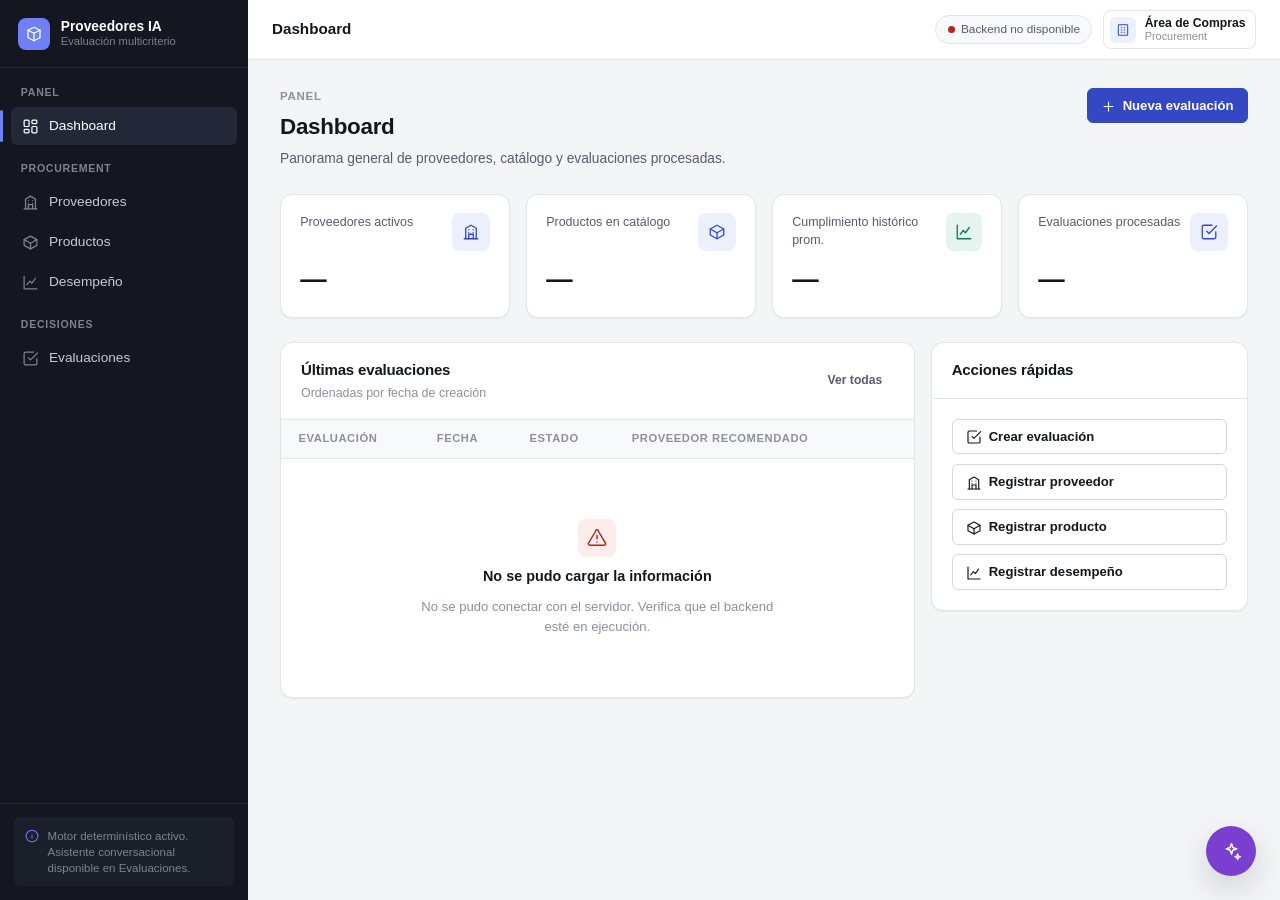
==== commit 38623295: "feat: Limites de uso del asistente, CORS restringido y limpieza de endpoints" ====
--- a/frontend/pages/dashboard.html
+++ b/frontend/pages/dashboard.html
@@ -5,7 +5,8 @@
     <meta charset="UTF-8">
     <meta name="viewport" content="width=device-width, initial-scale=1.0">
     <title>Dashboard - Evaluación de Proveedores</title>
-    <link rel="stylesheet" href="../css/styles.css">
+    <link rel="icon" href="data:,">
+    <link rel="stylesheet" href="../css/styles.css?v=20261017b">
     <link rel="stylesheet" href="../css/dashboard.css">
 </head>
 
@@ -122,7 +123,7 @@
     <script src="../js/components/navbar.js"></script>
     <script src="../js/components/sidebar.js"></script>
     <script src="../js/components/modal.js"></script>
-    <script src="../js/components/chat.js"></script>
+    <script src="../js/components/chat.js?v=20261017b"></script>
     <script src="../js/dashboard.js"></script>
 </body>
 
--- a/frontend/css/styles.css
+++ b/frontend/css/styles.css
@@ -1158,15 +1158,17 @@
 
 .toast.success { border-left-color: var(--success); }
 .toast.error { border-left-color: var(--danger); }
+.toast.warning { border-left-color: var(--warning); }
 
 @keyframes slideIn {
     from { opacity: 0; transform: translateX(16px); }
     to { opacity: 1; transform: translateX(0); }
 }
 
-/* ============================== AI widget (chat) ============================== */
+/* ============================== Acceso directo al asistente ============================== */
 
 .chat-fab {
+    text-decoration: none;
     position: fixed;
     bottom: 1.5rem;
     right: 1.5rem;
@@ -1189,78 +1191,9 @@
     filter: brightness(1.08);
 }
 
-.chat-panel {
-    position: fixed;
-    bottom: 5.5rem;
-    right: 1.5rem;
-    width: 320px;
-    max-width: calc(100vw - 2rem);
-    background: var(--surface);
-    border: 1px solid var(--border);
-    border-radius: var(--radius-lg);
-    box-shadow: var(--shadow-lg);
-    z-index: 401;
-    overflow: hidden;
-    display: none;
-    flex-direction: column;
-}
-
-.chat-panel.open {
-    display: flex;
-}
-
-.chat-panel-header {
-    display: flex;
-    align-items: center;
-    justify-content: space-between;
-    padding: 0.85rem 1rem;
-    background: var(--ai-soft);
-    border-bottom: 1px solid var(--ai-border);
-}
-
-.chat-panel-header-title {
-    display: flex;
-    align-items: center;
-    gap: 0.5rem;
-    font-size: 0.86rem;
-    font-weight: 600;
-    color: var(--text-primary);
-}
-
-.chat-panel-header-title .icon {
-    color: var(--ai-accent);
-}
-
-.chat-panel-body {
-    padding: 1.1rem 1rem;
-    display: flex;
-    flex-direction: column;
-    align-items: center;
-    text-align: center;
-    gap: 0.5rem;
-    color: var(--text-secondary);
-}
-
-.chat-panel-body .icon-tile {
-    width: 34px;
-    height: 34px;
-}
-
-.chat-panel-footer {
-    padding: 0.8rem 1rem;
-    border-top: 1px solid var(--border);
-}
-
-.chat-panel-footer input {
-    width: 100%;
-    background: var(--surface-alt);
-    border: 1px solid var(--border);
-    color: var(--text-tertiary);
-    border-radius: var(--radius-sm);
-    padding: 0.5rem 0.65rem;
-    font-size: 0.82rem;
-    cursor: not-allowed;
-    font-family: inherit;
+.chat-fab:focus-visible {
+    outline: 2px solid var(--ai-accent);
+    outline-offset: 3px;
 }
 
 /* ============================== Utility ============================== */
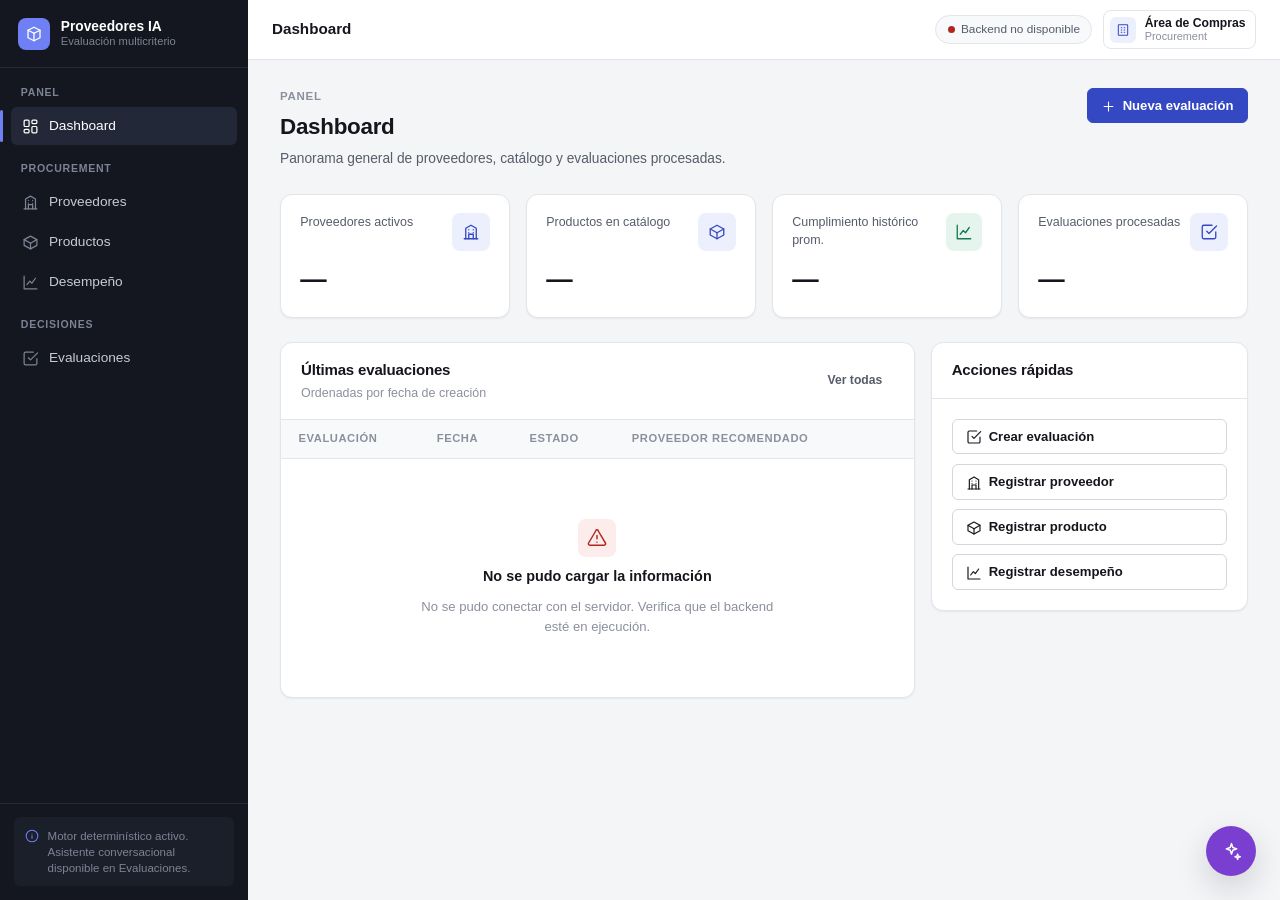
==== commit aaa75148: "feat: Contenerizacion con Docker Compose (db, backend, frontend)" ====
--- a/frontend/pages/dashboard.html
+++ b/frontend/pages/dashboard.html
@@ -118,7 +118,8 @@
     <div id="chat-container"></div>
 
     <script src="../js/components/icons.js"></script>
-    <script src="../js/api.js"></script>
+    <script src="../js/config.js?v=20261017c"></script>
+    <script src="../js/api.js?v=20261017c"></script>
     <script src="../js/components/ui.js"></script>
     <script src="../js/components/navbar.js"></script>
     <script src="../js/components/sidebar.js"></script>
